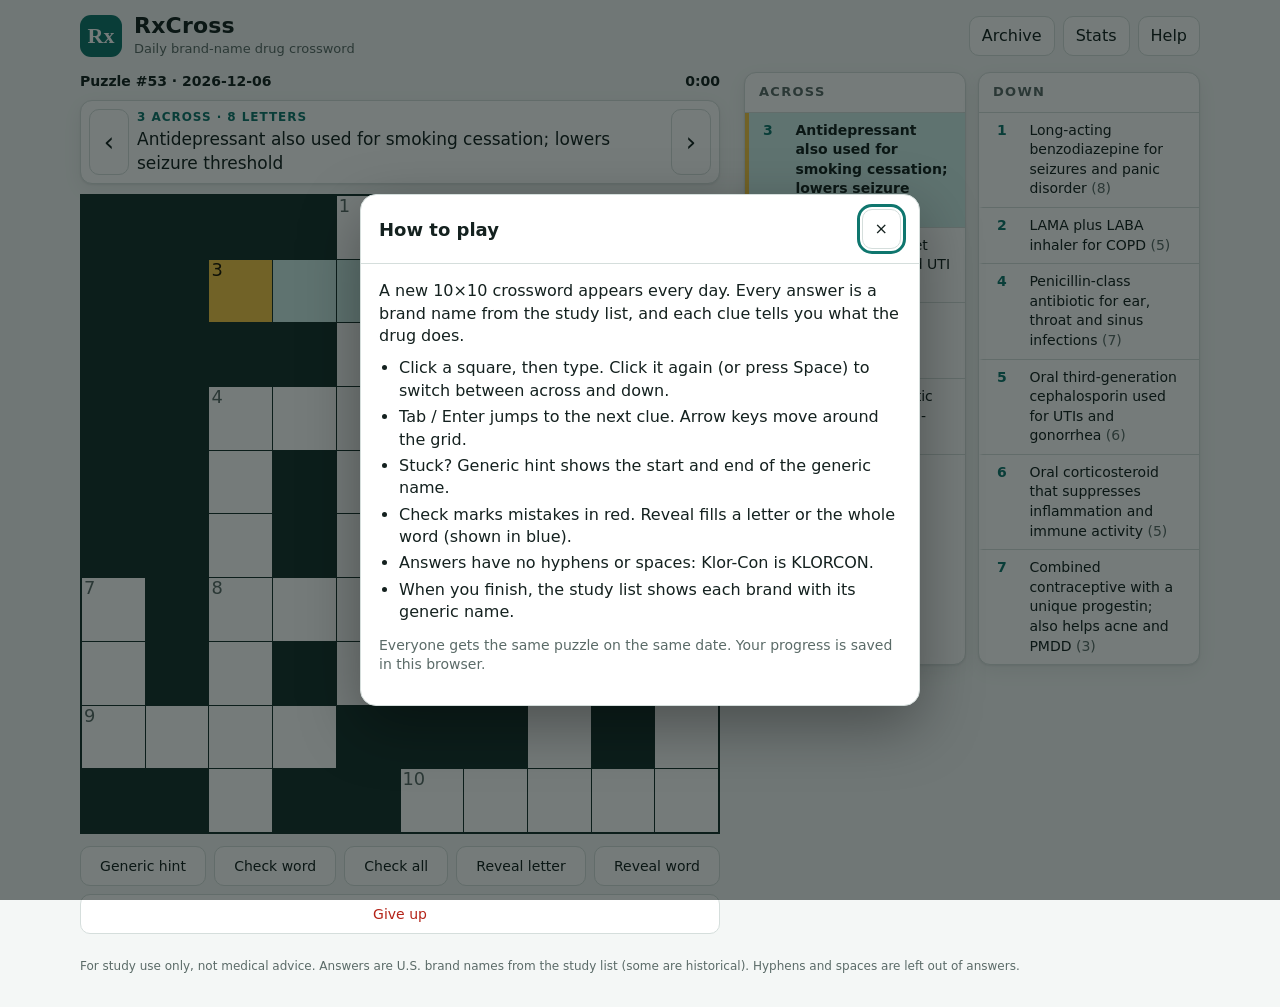
==== index.html @ ada56254 "crossword for studying" ====
<!doctype html>
<html lang="en">
<head>
  <meta charset="utf-8">
  <meta name="viewport" content="width=device-width, initial-scale=1, viewport-fit=cover">
  <title>RxCross - Daily Brand Name Crossword</title>
  <meta name="description" content="A daily 10x10 crossword for pharmacy students. Fill the grid with brand names using clues about what each drug does.">
  <link rel="icon" href="data:image/svg+xml,%3Csvg xmlns='http://www.w3.org/2000/svg' viewBox='0 0 64 64'%3E%3Crect width='64' height='64' rx='14' fill='%230f766e'/%3E%3Ctext x='32' y='45' font-family='Georgia,serif' font-size='36' font-weight='700' text-anchor='middle' fill='white'%3ERx%3C/text%3E%3C/svg%3E">
  <link rel="stylesheet" href="styles.css">
</head>
<body>
  <header class="topbar">
    <div class="brand">
      <span class="logo" aria-hidden="true">Rx</span>
      <div>
        <h1>RxCross</h1>
        <p class="tagline">Daily brand-name drug crossword</p>
      </div>
    </div>
    <nav class="top-actions" aria-label="Game menu">
      <button type="button" id="btnArchive" class="icon-btn" title="Past puzzles">Archive</button>
      <button type="button" id="btnStats" class="icon-btn" title="Your stats">Stats</button>
      <button type="button" id="btnHelp" class="icon-btn" title="How to play">Help</button>
    </nav>
  </header>

  <main class="game" id="game">
    <section class="play">
      <div class="meta">
        <span id="puzzleLabel" class="puzzle-label"></span>
        <span id="archiveNote" class="archive-note" hidden></span>
        <span id="timer" class="timer" aria-label="Elapsed time">0:00</span>
      </div>

      <div id="clueBar" class="clue-bar" aria-live="polite">
        <button type="button" id="prevClue" class="nav-btn" aria-label="Previous clue">&#8249;</button>
        <div class="cb-main">
          <div id="cbLabel" class="cb-label"></div>
          <div id="cbHint" class="cb-hint"></div>
          <div id="cbGeneric" class="cb-generic" hidden></div>
        </div>
        <button type="button" id="nextClue" class="nav-btn" aria-label="Next clue">&#8250;</button>
      </div>

      <div class="grid-wrap">
        <div id="grid" class="grid" role="grid" aria-label="Crossword grid"></div>
      </div>

      <div class="toolbar" role="toolbar" aria-label="Helpers">
        <button type="button" id="btnGeneric" title="Show part of the generic name">Generic hint</button>
        <button type="button" id="btnCheckWord">Check word</button>
        <button type="button" id="btnCheckAll">Check all</button>
        <button type="button" id="btnRevealLetter">Reveal letter</button>
        <button type="button" id="btnRevealWord">Reveal word</button>
        <button type="button" id="btnGiveUp" class="danger">Give up</button>
        <button type="button" id="btnStudy" hidden>Study list</button>
      </div>
      <p id="toast" class="toast" role="status" hidden></p>
    </section>

    <section class="clues" aria-label="Clues">
      <div class="clue-col">
        <h2>Across</h2>
        <ol id="cluesAcross" class="clue-list"></ol>
      </div>
      <div class="clue-col">
        <h2>Down</h2>
        <ol id="cluesDown" class="clue-list"></ol>
      </div>
    </section>
  </main>

  <footer class="foot">
    For study use only, not medical advice. Answers are U.S. brand names from the study list
    (some are historical). Hyphens and spaces are left out of answers.
  </footer>

  <input id="kbd" class="kbd" type="text" inputmode="text" autocomplete="off" autocorrect="off"
         autocapitalize="characters" spellcheck="false" aria-label="Type your answer" value="_">

  <dialog id="dlg" class="dlg" aria-labelledby="dlgTitle">
    <div class="dlg-head">
      <h2 id="dlgTitle"></h2>
      <button type="button" id="dlgClose" class="icon-btn" aria-label="Close">&times;</button>
    </div>
    <div id="dlgBody" class="dlg-body"></div>
  </dialog>

  <script src="js/drugs.js"></script>
  <script src="js/puzzle.js"></script>
  <script src="js/app.js"></script>
</body>
</html>
---- styles.css ----
:root {
  color-scheme: light dark;
  --bg: #f4f7f6;
  --surface: #ffffff;
  --ink: #14211f;
  --muted: #5b6b68;
  --line: #d5dedc;
  --accent: #0f766e;
  --accent-ink: #ffffff;
  --block: #16302d;
  --cell: #ffffff;
  --word: #cfeee9;
  --active: #f7c948;
  --wrong: #c62828;
  --revealed: #1d4ed8;
  --danger: #b42318;
  --shadow: 0 1px 2px rgba(10, 30, 28, .08), 0 6px 20px rgba(10, 30, 28, .06);
}

@media (prefers-color-scheme: dark) {
  :root {
    --bg: #0d1a18;
    --surface: #152724;
    --ink: #e8f1ef;
    --muted: #9bb0ab;
    --line: #29403c;
    --accent: #2dd4bf;
    --accent-ink: #062623;
    --block: #050d0c;
    --cell: #34524d;
    --word: #2f7a70;
    --active: #d9a50f;
    --wrong: #ff7b72;
    --revealed: #7aa7ff;
    --danger: #ff8a80;
    --shadow: none;
  }
}

* { box-sizing: border-box; }

html { -webkit-text-size-adjust: 100%; }

body {
  margin: 0;
  background: var(--bg);
  color: var(--ink);
  font: 16px/1.4 system-ui, -apple-system, "Segoe UI", Roboto, sans-serif;
  min-height: 100vh;
  padding: 0 16px 32px;
}

button {
  font: inherit;
  color: inherit;
  background: var(--surface);
  border: 1px solid var(--line);
  border-radius: 10px;
  padding: 8px 12px;
  cursor: pointer;
  min-height: 40px;
}
button:hover:not(:disabled) { border-color: var(--accent); }
button:focus-visible { outline: 3px solid var(--accent); outline-offset: 2px; }
button:disabled { opacity: .45; cursor: not-allowed; }
button.primary { background: var(--accent); color: var(--accent-ink); border-color: var(--accent); font-weight: 600; }
button.danger { color: var(--danger); }
button.danger.armed { background: var(--danger); color: #fff; border-color: var(--danger); }

/* ---------- top bar ---------- */
.topbar {
  max-width: 1120px;
  margin: 0 auto;
  padding: 14px 0;
  display: flex;
  align-items: center;
  justify-content: space-between;
  gap: 12px;
}
.brand { display: flex; align-items: center; gap: 12px; }
.logo {
  width: 42px; height: 42px; border-radius: 11px;
  background: var(--accent); color: var(--accent-ink);
  display: grid; place-items: center;
  font: 700 22px Georgia, serif;
}
h1 { margin: 0; font-size: 22px; line-height: 1.1; letter-spacing: .2px; }
.tagline { margin: 2px 0 0; color: var(--muted); font-size: 13px; }
.top-actions { display: flex; gap: 8px; }
.icon-btn { padding: 6px 12px; }

/* ---------- layout ---------- */
.game {
  max-width: 1120px;
  margin: 0 auto;
  display: grid;
  grid-template-columns: minmax(0, 1fr);
  gap: 16px;
  align-items: start;
}
@media (min-width: 900px) {
  .game { grid-template-columns: minmax(0, 640px) minmax(0, 1fr); gap: 24px; }
}

.meta {
  display: flex; align-items: center; gap: 10px; flex-wrap: wrap;
  margin-bottom: 8px; color: var(--muted); font-size: 14px;
}
.puzzle-label { font-weight: 600; color: var(--ink); }
.archive-note a { color: var(--accent); }
.timer { margin-left: auto; font-variant-numeric: tabular-nums; font-weight: 600; color: var(--ink); }

/* ---------- active clue ---------- */
.clue-bar {
  display: flex; align-items: stretch; gap: 8px;
  background: var(--surface);
  border: 1px solid var(--line);
  border-radius: 12px;
  padding: 8px;
  margin-bottom: 10px;
  box-shadow: var(--shadow);
  min-height: 84px;
}
.nav-btn { width: 40px; padding: 0; font-size: 26px; line-height: 1; flex: none; }
.cb-main { flex: 1; min-width: 0; display: flex; flex-direction: column; justify-content: center; gap: 2px; }
.cb-label { font-size: 12px; text-transform: uppercase; letter-spacing: .08em; color: var(--accent); font-weight: 700; }
.cb-hint { font-size: 17px; font-weight: 500; }
.cb-generic { font: 14px ui-monospace, SFMono-Regular, Menlo, Consolas, monospace; color: var(--muted); }

/* ---------- grid ---------- */
.grid-wrap { width: 100%; }
.grid {
  container-type: inline-size;
  display: grid;
  grid-template-columns: repeat(var(--n, 10), 1fr);
  width: 100%;
  aspect-ratio: 1;
  background: var(--block);
  border: 2px solid var(--block);
  gap: 1px;
  user-select: none;
  -webkit-user-select: none;
  touch-action: manipulation;
}
.cell {
  position: relative;
  background: var(--cell);
  display: grid;
  place-items: center;
  cursor: pointer;
  min-width: 0;
}
.cell.block { background: var(--block); cursor: default; }
.cell .num {
  position: absolute; top: 1px; left: 2px;
  font-size: max(9px, calc(28cqw / var(--n, 10)));
  line-height: 1;
  color: var(--muted);
  pointer-events: none;
}
.cell .ch {
  font-size: max(15px, calc(66cqw / var(--n, 10)));
  font-weight: 600;
  line-height: 1;
  padding-top: 18%;
  pointer-events: none;
}
.cell.word { background: var(--word); }
.cell.active { background: var(--active); }
.cell.active .ch, .cell.active .num { color: #1b1300; }
.cell.revealed .ch { color: var(--revealed); }
.cell.active.revealed .ch { color: #0b2a8a; }
.cell.wrong .ch { color: var(--wrong); }
.cell.wrong::after {
  content: ""; position: absolute; inset: 0;
  background: linear-gradient(to top right, transparent calc(50% - 1px), var(--wrong) 50%, transparent calc(50% + 1px));
  opacity: .8; pointer-events: none;
}
.grid.done .cell { cursor: default; }

/* ---------- toolbar ---------- */
.toolbar { display: flex; flex-wrap: wrap; gap: 8px; margin-top: 12px; }
.toolbar button { flex: 1 1 auto; font-size: 14px; }
.toast {
  margin: 10px 0 0; padding: 8px 12px; border-radius: 10px;
  background: var(--ink); color: var(--bg); font-size: 14px;
}

/* ---------- clue lists ---------- */
.clues { display: grid; grid-template-columns: 1fr; gap: 12px; }
@media (min-width: 560px) { .clues { grid-template-columns: 1fr 1fr; } }
.clue-col {
  background: var(--surface);
  border: 1px solid var(--line);
  border-radius: 12px;
  overflow: hidden;
  box-shadow: var(--shadow);
}
.clue-col h2 {
  margin: 0; padding: 10px 14px; font-size: 13px; letter-spacing: .1em; text-transform: uppercase;
  color: var(--muted); border-bottom: 1px solid var(--line);
}
.clue-list { list-style: none; margin: 0; padding: 0; max-height: 260px; overflow-y: auto; position: relative; }
@media (min-width: 900px) { .clue-list { max-height: 560px; } }
.clue-list li {
  display: flex; gap: 10px; padding: 8px 14px; cursor: pointer; font-size: 14px;
  border-left: 4px solid transparent;
}
.clue-list li + li { border-top: 1px solid var(--line); }
.clue-list li:hover { background: var(--word); }
.clue-list li .n { font-weight: 700; min-width: 1.6em; color: var(--accent); }
.clue-list li .len { color: var(--muted); white-space: nowrap; }
.clue-list li.filled .t { color: var(--muted); }
.clue-list li.cross { background: var(--word); }
.clue-list li.current { background: var(--word); border-left-color: var(--active); font-weight: 600; }

/* ---------- misc ---------- */
.foot { max-width: 1120px; margin: 24px auto 0; color: var(--muted); font-size: 12px; }

.kbd {
  position: fixed; left: 0; bottom: 0; width: 1px; height: 1px;
  opacity: 0; font-size: 16px; border: 0; padding: 0; pointer-events: none;
}

/* ---------- dialog ---------- */
.dlg {
  width: min(560px, calc(100vw - 32px));
  max-height: calc(100vh - 48px);
  padding: 0;
  border: 1px solid var(--line);
  border-radius: 16px;
  background: var(--surface);
  color: var(--ink);
  box-shadow: 0 20px 60px rgba(0, 0, 0, .35);
}
.dlg::backdrop { background: rgba(5, 15, 14, .55); }
.dlg-head { display: flex; align-items: center; justify-content: space-between; padding: 14px 18px; border-bottom: 1px solid var(--line); }
.dlg-head h2 { margin: 0; font-size: 18px; }
.dlg-body { padding: 16px 18px 20px; overflow-y: auto; max-height: calc(100vh - 140px); }
.dlg-body p { margin: 0 0 10px; }
.dlg-body ul { padding-left: 20px; margin: 0 0 12px; }
.dlg-body li { margin-bottom: 4px; }

.stats { display: grid; grid-template-columns: repeat(4, 1fr); gap: 8px; text-align: center; margin-bottom: 14px; }
.stat b { display: block; font-size: 26px; line-height: 1.1; }
.stat span { font-size: 12px; color: var(--muted); }
.row-actions { display: flex; flex-wrap: wrap; gap: 8px; margin: 12px 0; }
.countdown { color: var(--muted); font-size: 14px; }

.archive-list { list-style: none; padding: 0 !important; display: grid; grid-template-columns: repeat(auto-fill, minmax(150px, 1fr)); gap: 8px; }
.archive-list a {
  display: block; padding: 8px 10px; border: 1px solid var(--line); border-radius: 10px;
  text-decoration: none; color: inherit; font-size: 14px;
}
.archive-list a:hover { border-color: var(--accent); }
.archive-list small { color: var(--muted); display: block; }
.archive-list .won small { color: var(--accent); }

.study { list-style: none; padding: 0 !important; margin: 0; }
.study li { padding: 8px 0; border-top: 1px solid var(--line); margin: 0; }
.study li:first-child { border-top: 0; }
.study b { font-size: 16px; }
.study .gen { color: var(--accent); font-weight: 600; }
.study .what { color: var(--muted); font-size: 14px; display: block; }

pre.share { background: var(--bg); border: 1px solid var(--line); border-radius: 10px; padding: 10px; line-height: 1.25; font-size: 14px; overflow-x: auto; }

@media (max-width: 420px) {
  body { padding: 0 10px 24px; }
  .tagline { display: none; }
  .cb-hint { font-size: 16px; }
}

@media print {
  .topbar, .toolbar, .clue-bar, .foot, .kbd { display: none; }
}
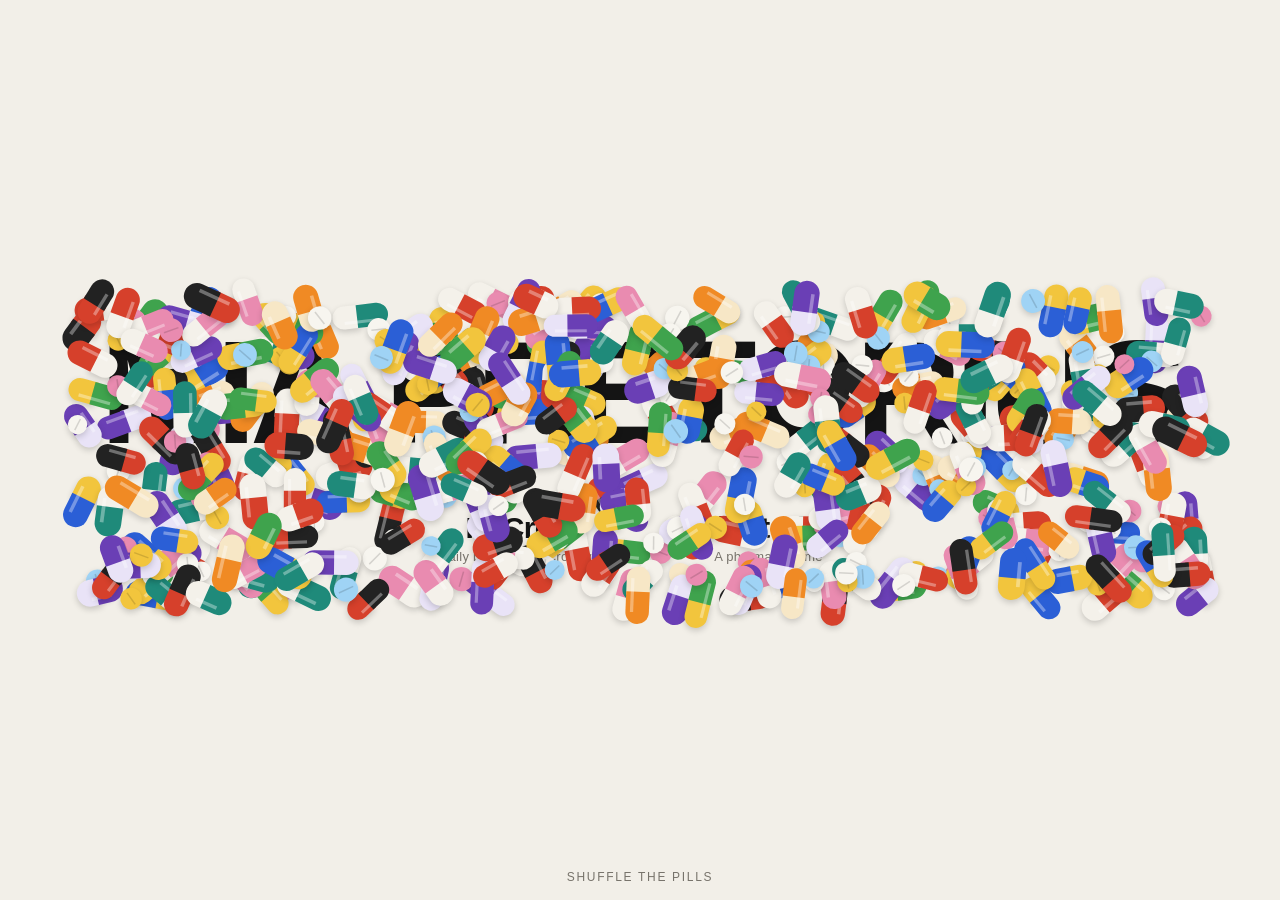
==== commit ed960c22: "update" ====
--- a/index.html
+++ b/index.html
@@ -3,91 +3,27 @@
 <head>
   <meta charset="utf-8">
   <meta name="viewport" content="width=device-width, initial-scale=1, viewport-fit=cover">
-  <title>RxCross - Daily Brand Name Crossword</title>
-  <meta name="description" content="A daily 10x10 crossword for pharmacy students. Fill the grid with brand names using clues about what each drug does.">
-  <link rel="icon" href="data:image/svg+xml,%3Csvg xmlns='http://www.w3.org/2000/svg' viewBox='0 0 64 64'%3E%3Crect width='64' height='64' rx='14' fill='%230f766e'/%3E%3Ctext x='32' y='45' font-family='Georgia,serif' font-size='36' font-weight='700' text-anchor='middle' fill='white'%3ERx%3C/text%3E%3C/svg%3E">
-  <link rel="stylesheet" href="styles.css">
+  <title>Mia Pretorius</title>
+  <meta name="description" content="Mia Pretorius. Pharmacy, puzzles and a pharmacy game.">
+  <link rel="icon" href="data:image/svg+xml,%3Csvg xmlns='http://www.w3.org/2000/svg' viewBox='0 0 64 64'%3E%3Cg transform='rotate(-35 32 32)'%3E%3Crect x='8' y='22' width='48' height='20' rx='10' fill='%23f2f0ea'/%3E%3Cpath d='M18 22h14v20H18a10 10 0 0 1 0-20z' fill='%23d6402b'/%3E%3C/g%3E%3C/svg%3E">
+  <link rel="stylesheet" href="landing.css">
 </head>
 <body>
-  <header class="topbar">
-    <div class="brand">
-      <span class="logo" aria-hidden="true">Rx</span>
-      <div>
-        <h1>RxCross</h1>
-        <p class="tagline">Daily brand-name drug crossword</p>
-      </div>
-    </div>
-    <nav class="top-actions" aria-label="Game menu">
-      <button type="button" id="btnArchive" class="icon-btn" title="Past puzzles">Archive</button>
-      <button type="button" id="btnStats" class="icon-btn" title="Your stats">Stats</button>
-      <button type="button" id="btnHelp" class="icon-btn" title="How to play">Help</button>
+  <main class="stage">
+    <h1 class="name" id="name"><span>Mia</span> <span>Pretorius</span></h1>
+    <nav class="links" id="links" aria-label="Projects">
+      <a href="rxcross/">
+        <span class="link-title">RxCross</span>
+        <span class="link-sub">Daily brand-name crossword</span>
+      </a>
+      <a href="pharmacy/">
+        <span class="link-title">Night Shift</span>
+        <span class="link-sub">A pharmacy game</span>
+      </a>
     </nav>
-  </header>
-
-  <main class="game" id="game">
-    <section class="play">
-      <div class="meta">
-        <span id="puzzleLabel" class="puzzle-label"></span>
-        <span id="archiveNote" class="archive-note" hidden></span>
-        <span id="timer" class="timer" aria-label="Elapsed time">0:00</span>
-      </div>
-
-      <div id="clueBar" class="clue-bar" aria-live="polite">
-        <button type="button" id="prevClue" class="nav-btn" aria-label="Previous clue">&#8249;</button>
-        <div class="cb-main">
-          <div id="cbLabel" class="cb-label"></div>
-          <div id="cbHint" class="cb-hint"></div>
-          <div id="cbGeneric" class="cb-generic" hidden></div>
-        </div>
-        <button type="button" id="nextClue" class="nav-btn" aria-label="Next clue">&#8250;</button>
-      </div>
-
-      <div class="grid-wrap">
-        <div id="grid" class="grid" role="grid" aria-label="Crossword grid"></div>
-      </div>
-
-      <div class="toolbar" role="toolbar" aria-label="Helpers">
-        <button type="button" id="btnGeneric" title="Show part of the generic name">Generic hint</button>
-        <button type="button" id="btnCheckWord">Check word</button>
-        <button type="button" id="btnCheckAll">Check all</button>
-        <button type="button" id="btnRevealLetter">Reveal letter</button>
-        <button type="button" id="btnRevealWord">Reveal word</button>
-        <button type="button" id="btnGiveUp" class="danger">Give up</button>
-        <button type="button" id="btnStudy" hidden>Study list</button>
-      </div>
-      <p id="toast" class="toast" role="status" hidden></p>
-    </section>
-
-    <section class="clues" aria-label="Clues">
-      <div class="clue-col">
-        <h2>Across</h2>
-        <ol id="cluesAcross" class="clue-list"></ol>
-      </div>
-      <div class="clue-col">
-        <h2>Down</h2>
-        <ol id="cluesDown" class="clue-list"></ol>
-      </div>
-    </section>
   </main>
-
-  <footer class="foot">
-    For study use only, not medical advice. Answers are U.S. brand names from the study list
-    (some are historical). Hyphens and spaces are left out of answers.
-  </footer>
-
-  <input id="kbd" class="kbd" type="text" inputmode="text" autocomplete="off" autocorrect="off"
-         autocapitalize="characters" spellcheck="false" aria-label="Type your answer" value="_">
-
-  <dialog id="dlg" class="dlg" aria-labelledby="dlgTitle">
-    <div class="dlg-head">
-      <h2 id="dlgTitle"></h2>
-      <button type="button" id="dlgClose" class="icon-btn" aria-label="Close">&times;</button>
-    </div>
-    <div id="dlgBody" class="dlg-body"></div>
-  </dialog>
-
-  <script src="js/drugs.js"></script>
-  <script src="js/puzzle.js"></script>
-  <script src="js/app.js"></script>
+  <p class="hint" id="hint">Shuffle the pills</p>
+  <canvas id="pills" class="pills" aria-hidden="true"></canvas>
+  <script src="landing.js"></script>
 </body>
 </html>
--- a/landing.css
+++ b/landing.css
@@ -0,0 +1,96 @@
+:root {
+  color-scheme: light dark;
+  --bg: #f2efe8;
+  --ink: #141414;
+  --muted: #77736b;
+  --line: #141414;
+}
+
+@media (prefers-color-scheme: dark) {
+  :root {
+    --bg: #121211;
+    --ink: #f2efe8;
+    --muted: #9c978d;
+    --line: #f2efe8;
+  }
+}
+
+* { box-sizing: border-box; }
+
+html, body { height: 100%; }
+
+body {
+  margin: 0;
+  background: var(--bg);
+  color: var(--ink);
+  font-family: "Helvetica Neue", Helvetica, Arial, sans-serif;
+  overflow: hidden;
+  touch-action: none;
+  user-select: none;
+  -webkit-user-select: none;
+}
+
+.stage {
+  min-height: 100%;
+  display: flex;
+  flex-direction: column;
+  align-items: center;
+  justify-content: center;
+  gap: clamp(28px, 5vh, 56px);
+  padding: 16px;
+}
+
+.name {
+  margin: 0;
+  font-weight: 700;
+  font-size: clamp(52px, 11.5vw, 190px);
+  line-height: .9;
+  letter-spacing: -.045em;
+  text-transform: uppercase;
+  text-align: center;
+}
+.name span { display: inline-block; }
+
+.links {
+  display: flex;
+  gap: clamp(24px, 6vw, 96px);
+  flex-wrap: wrap;
+  justify-content: center;
+}
+.links a {
+  display: flex;
+  flex-direction: column;
+  align-items: center;
+  gap: 4px;
+  color: inherit;
+  text-decoration: none;
+  padding: 8px 4px;
+  border-bottom: 2px solid transparent;
+  transition: border-color .15s;
+}
+.links a:hover, .links a:focus-visible { border-bottom-color: var(--line); outline: none; }
+.link-title { font-size: clamp(20px, 2.4vw, 30px); font-weight: 700; letter-spacing: -.02em; }
+.link-sub { font-size: 13px; color: var(--muted); letter-spacing: .02em; }
+
+.hint {
+  position: fixed;
+  left: 0; right: 0; bottom: 16px;
+  margin: 0;
+  text-align: center;
+  font-size: 12px;
+  letter-spacing: .14em;
+  text-transform: uppercase;
+  color: var(--muted);
+  transition: opacity .6s;
+  pointer-events: none;
+}
+.hint.gone { opacity: 0; }
+
+/* Pills sit on top of everything but never block clicks. */
+.pills {
+  position: fixed;
+  inset: 0;
+  width: 100%;
+  height: 100%;
+  pointer-events: none;
+}
